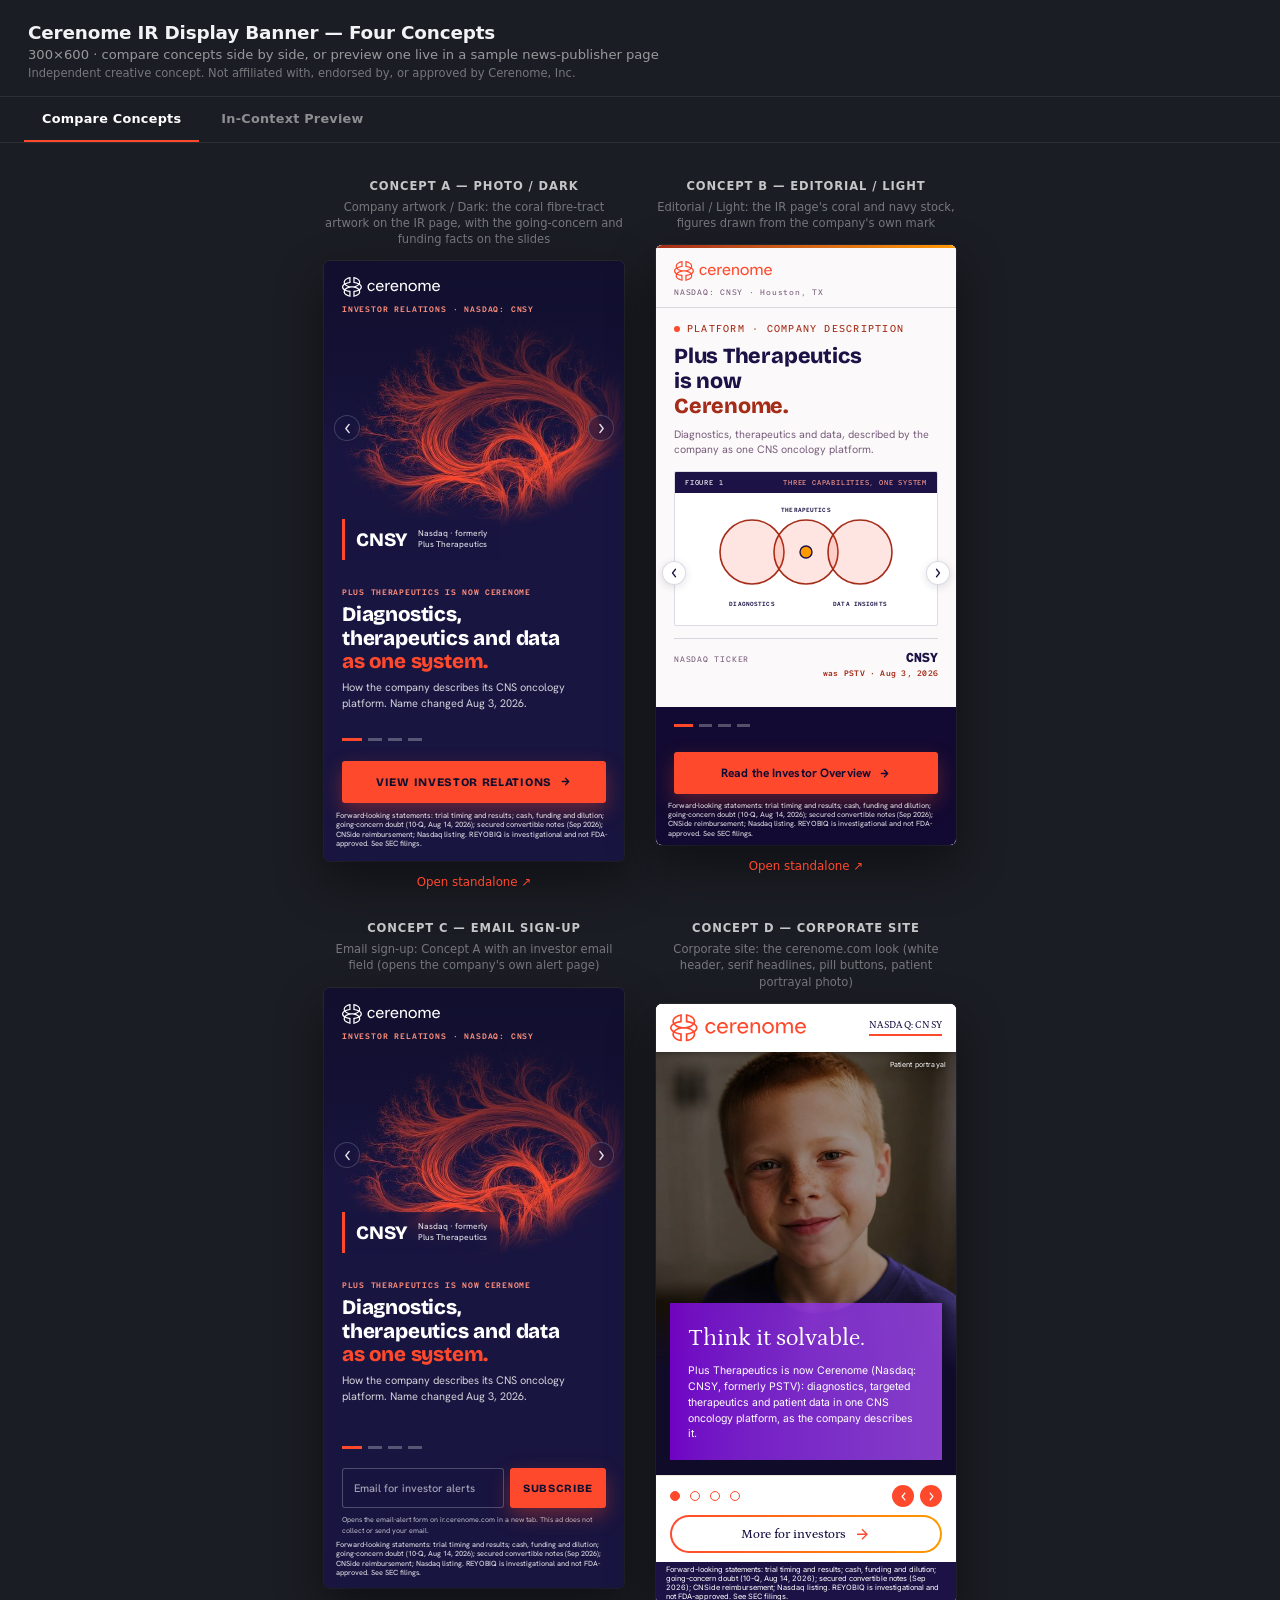
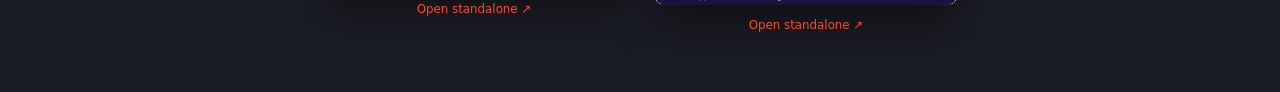
==== index.html @ 1be0fbd3 "Cerenome IR banner concepts (A-D) and in-context preview Co-Authored-By: Claude Sonnet 5.5 <noreply@" ====
<!DOCTYPE html>
<html lang="en">
<head>
<meta name="robots" content="noindex,nofollow">
<meta charset="UTF-8">
<meta name="viewport" content="width=device-width,initial-scale=1">
<meta name="ir-banner-company" content="Cerenome, Inc.">
<link rel="icon" href="data:,">
<title>Cerenome IR Banner — Concept Comparison</title>
<style>
  :root { --ui-accent:#ff492c; }
  * { margin:0; padding:0; box-sizing:border-box; }
  html, body {
    height:100%;
    background:#1b1d24;
    font-family:-apple-system, BlinkMacSystemFont, 'Segoe UI', system-ui, sans-serif;
    color:#f2f3f5;
  }
  header {
    padding:22px 28px 16px;
    border-bottom:1px solid rgba(255,255,255,0.08);
  }
  header h1 { font-size:1.15rem; font-weight:700; letter-spacing:-0.01em; }
  header p { margin-top:4px; font-size:0.82rem; color:rgba(255,255,255,0.55); }
  header p.pitch-note { font-size:0.72rem; color:rgba(255,255,255,0.4); }

  /* ---- tabs ---- */
  .tabs {
    display:flex;
    gap:4px;
    padding:0 24px;
    border-bottom:1px solid rgba(255,255,255,0.08);
  }
  .tab-btn {
    background:none;
    border:0;
    font-family:inherit;
    color:rgba(255,255,255,0.5);
    font-size:0.8rem;
    font-weight:700;
    letter-spacing:0.02em;
    padding:14px 18px;
    cursor:pointer;
    border-bottom:2px solid transparent;
    transition:color 0.15s ease;
  }
  .tab-btn:hover { color:rgba(255,255,255,0.8); }
  .tab-btn.active { color:#fff; border-bottom-color:var(--ui-accent); }
  .tab-panel { display:none; }
  .tab-panel.active { display:block; }

  main {
    display:flex;
    flex-wrap:wrap;
    gap:32px;
    justify-content:center;
    padding:36px 24px 60px;
  }
  /* four 300px frames need about 1344px of width; below that, wrap 2 + 2 rather than 3 + 1 */
  @media (max-width:1343px) { main { max-width:700px; margin:0 auto; } }
  .col { display:flex; flex-direction:column; align-items:center; gap:14px; }
  .col h2 {
    font-size:0.72rem;
    font-weight:700;
    letter-spacing:0.08em;
    text-transform:uppercase;
    color:rgba(255,255,255,0.75);
  }
  .col .tag {
    max-width:300px;
    min-height:2.8em;
    font-size:0.72rem;
    line-height:1.4;
    text-align:center;
    color:rgba(255,255,255,0.4);
    margin-top:-8px;
  }
  .frame-wrap {
    width:300px;
    height:600px;
    border-radius:6px;
    overflow:hidden;
    box-shadow:0 20px 48px rgba(0,0,0,0.45), 0 0 0 1px rgba(255,255,255,0.06);
    background:#000;
  }
  iframe { width:300px; height:600px; border:0; display:block; }
  .col a {
    font-size:0.74rem;
    color:var(--ui-accent);
    text-decoration:none;
  }
  .col a:hover { text-decoration:underline; }

  /* ---- in-context preview panel ---- */
  .preview-intro {
    text-align:center;
    padding:28px 24px 0;
  }
  .preview-intro p {
    font-size:0.82rem;
    color:rgba(255,255,255,0.55);
    max-width:560px;
    margin:0 auto;
  }
  .concept-switch {
    display:flex;
    flex-wrap:wrap;
    gap:10px;
    justify-content:center;
    padding:18px 24px 0;
  }
  .concept-btn {
    background:rgba(255,255,255,0.06);
    border:1px solid rgba(255,255,255,0.14);
    color:rgba(255,255,255,0.65);
    font-family:inherit;
    font-size:0.76rem;
    font-weight:700;
    letter-spacing:0.02em;
    padding:9px 16px;
    border-radius:20px;
    cursor:pointer;
    transition:all 0.15s ease;
  }
  .concept-btn:hover { border-color:rgba(255,255,255,0.3); }
  .concept-btn.active { background:var(--ui-accent); border-color:var(--ui-accent); color:#0c1015; }

  .preview-wrap {
    max-width:1180px;
    margin:24px auto 12px;
    padding:0 24px;
  }
  .preview-frame-outer {
    border-radius:6px;
    overflow:hidden;
    box-shadow:0 20px 48px rgba(0,0,0,0.45), 0 0 0 1px rgba(255,255,255,0.06);
  }
  #preview-iframe {
    width:100%;
    height:950px;
    border:0;
    display:block;
    background:#fff;
  }
  .preview-footer {
    text-align:center;
    padding:14px 24px 60px;
  }
  .preview-footer a {
    font-size:0.74rem;
    color:var(--ui-accent);
    text-decoration:none;
  }
  .preview-footer a:hover { text-decoration:underline; }
</style>
</head>
<body>

<header>
  <h1>Cerenome IR Display Banner — Four Concepts</h1>
  <p>300×600 · compare concepts side by side, or preview one live in a sample news-publisher page</p>
  <p class="pitch-note">Independent creative concept. Not affiliated with, endorsed by, or approved by Cerenome, Inc.</p>
</header>

<div class="tabs">
  <button type="button" class="tab-btn active" data-tab="compare">Compare Concepts</button>
  <button type="button" class="tab-btn" data-tab="preview">In-Context Preview</button>
</div>

<section class="tab-panel active" id="tab-compare">
  <main>
    <div class="col">
      <h2>Concept A — Photo / Dark</h2>
      <span class="tag">Company artwork / Dark: the coral fibre-tract artwork on the IR page, with the going-concern and funding facts on the slides</span>
      <div class="frame-wrap">
        <iframe src="concept-a-photo/index.html" title="Cerenome banner — photo concept"></iframe>
      </div>
      <a href="concept-a-photo/index.html" target="_blank" rel="noopener">Open standalone ↗</a>
    </div>

    <div class="col">
      <h2>Concept B — Editorial / Light</h2>
      <span class="tag">Editorial / Light: the IR page&#x27;s coral and navy stock, figures drawn from the company&#x27;s own mark</span>
      <div class="frame-wrap">
        <iframe src="concept-b-editorial/index.html" title="Cerenome banner — editorial concept"></iframe>
      </div>
      <a href="concept-b-editorial/index.html" target="_blank" rel="noopener">Open standalone ↗</a>
    </div>

    <div class="col">
      <h2>Concept C — Email Sign-up</h2>
      <span class="tag">Email sign-up: Concept A with an investor email field (opens the company&#x27;s own alert page)</span>
      <div class="frame-wrap">
        <iframe src="concept-c-dashboard/index.html" title="Cerenome banner — email sign-up concept"></iframe>
      </div>
      <a href="concept-c-dashboard/index.html" target="_blank" rel="noopener">Open standalone ↗</a>
    </div>

    <div class="col">
      <h2>Concept D — Corporate Site</h2>
      <span class="tag">Corporate site: the cerenome.com look (white header, serif headlines, pill buttons, patient portrayal photo)</span>
      <div class="frame-wrap">
        <iframe src="concept-d-corporate/index.html" title="Cerenome banner — corporate-site concept"></iframe>
      </div>
      <a href="concept-d-corporate/index.html" target="_blank" rel="noopener">Open standalone ↗</a>
    </div>
  </main>
</section>

<section class="tab-panel" id="tab-preview">
  <div class="preview-intro">
    <p>A sample news-publisher article page with the banner dropped into the right-rail ad slot — the way it would actually sit alongside real editorial content. Switch concepts below.</p>
  </div>

  <div class="concept-switch">
    <button type="button" class="concept-btn active" data-concept="a">Concept A — Photo</button>
    <button type="button" class="concept-btn" data-concept="b">Concept B — Editorial</button>
    <button type="button" class="concept-btn" data-concept="c">Concept C — Email Sign-up</button>
    <button type="button" class="concept-btn" data-concept="d">Concept D — Corporate Site</button>
  </div>

  <div class="preview-wrap">
    <div class="preview-frame-outer">
      <iframe id="preview-iframe" src="context-preview/news.html?concept=a" title="Cerenome banner — in-context publisher preview"></iframe>
    </div>
  </div>

  <div class="preview-footer">
    <a id="preview-open-link" href="context-preview/news.html?concept=a" target="_blank" rel="noopener">Open standalone ↗</a>
  </div>
</section>

<script>
  document.querySelectorAll('.tab-btn').forEach(function (btn) {
    btn.addEventListener('click', function () {
      document.querySelectorAll('.tab-btn').forEach(function (b) { b.classList.remove('active') })
      document.querySelectorAll('.tab-panel').forEach(function (p) { p.classList.remove('active') })
      btn.classList.add('active')
      document.getElementById('tab-' + btn.dataset.tab).classList.add('active')
    })
  })

  document.querySelectorAll('.concept-btn').forEach(function (btn) {
    btn.addEventListener('click', function () {
      document.querySelectorAll('.concept-btn').forEach(function (b) { b.classList.remove('active') })
      btn.classList.add('active')
      var url = 'context-preview/news.html?concept=' + btn.dataset.concept
      document.getElementById('preview-iframe').src = url
      document.getElementById('preview-open-link').href = url
    })
  })
</script>

</body>
</html>
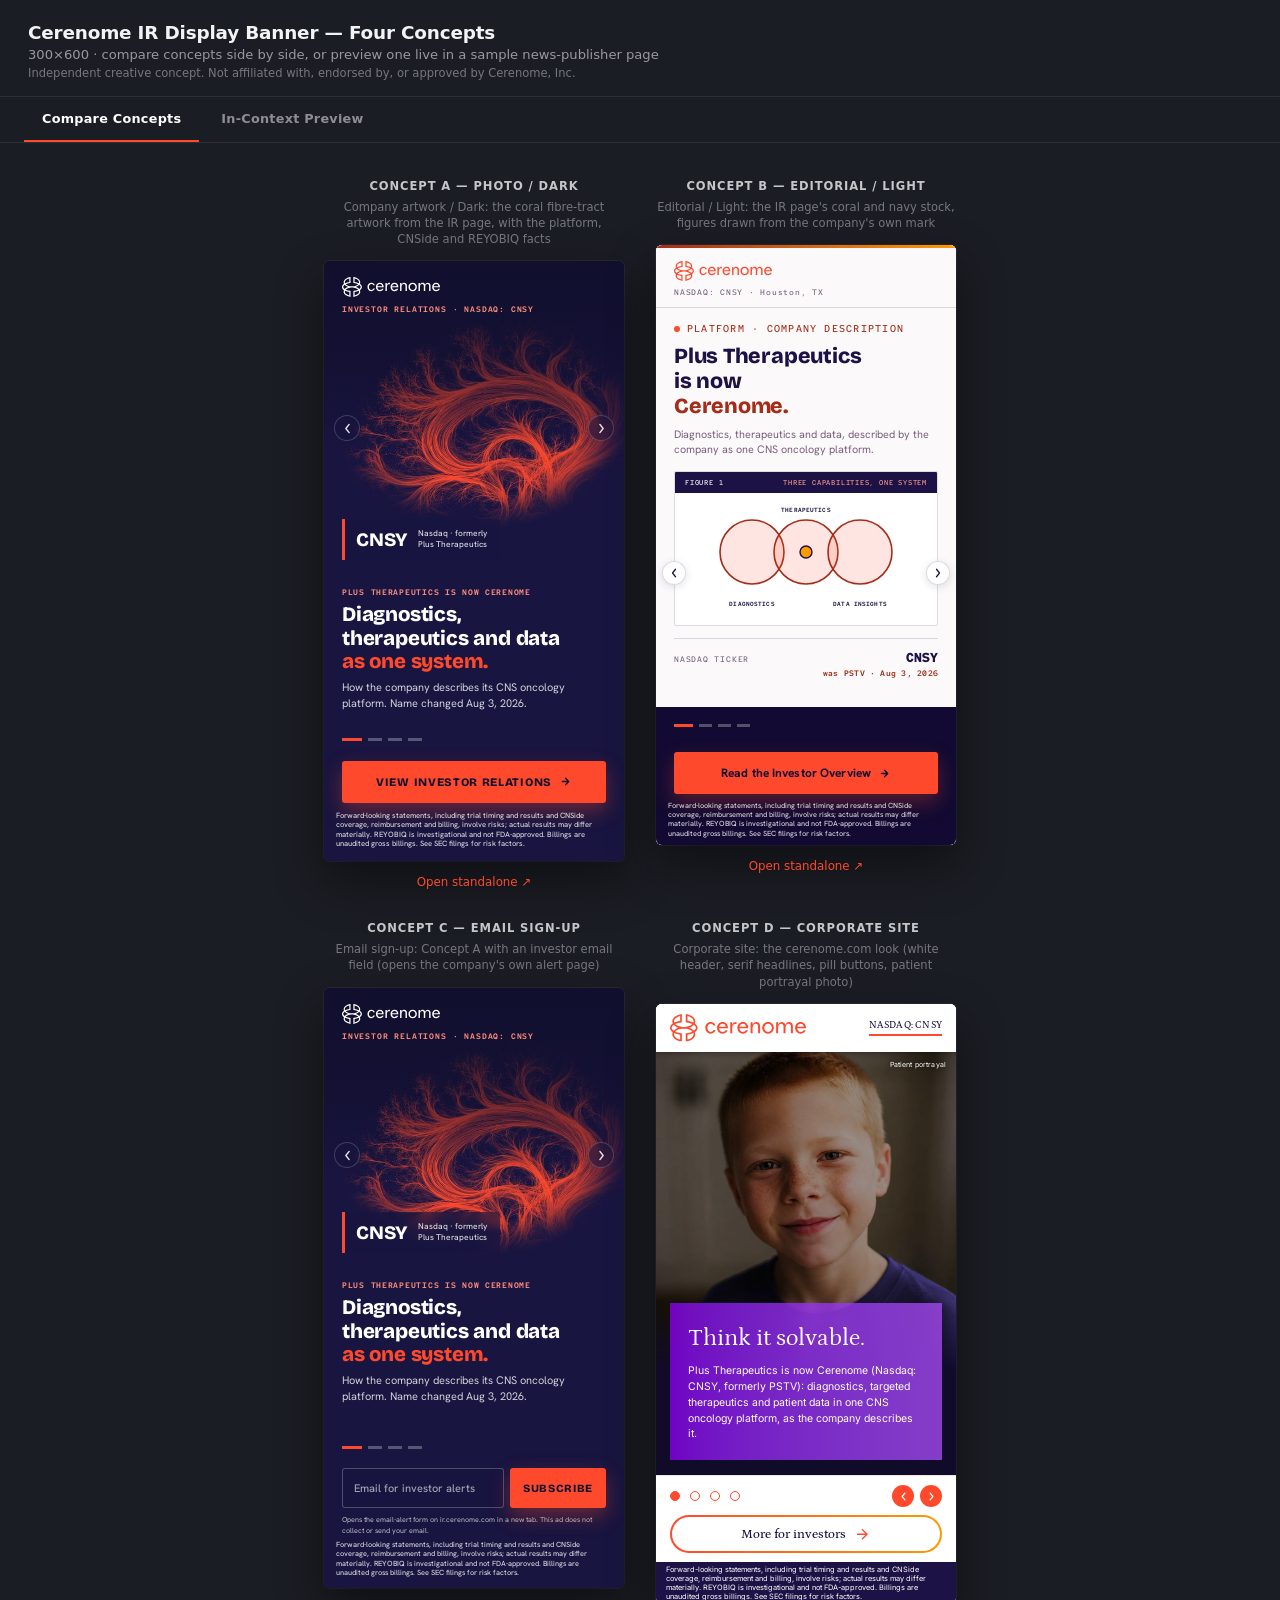
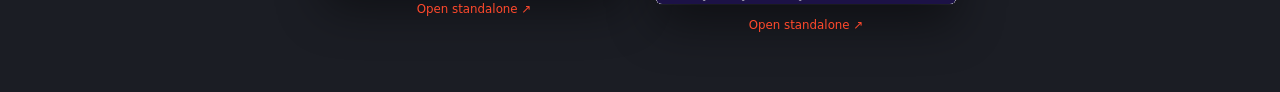
==== commit f4cb341a: "Remove negative financial wording; slide 4 now CNSide payer coverage and Q3 billings (labelled, comp" ====
--- a/index.html
+++ b/index.html
@@ -171,7 +171,7 @@
   <main>
     <div class="col">
       <h2>Concept A — Photo / Dark</h2>
-      <span class="tag">Company artwork / Dark: the coral fibre-tract artwork on the IR page, with the going-concern and funding facts on the slides</span>
+      <span class="tag">Company artwork / Dark: the coral fibre-tract artwork from the IR page, with the platform, CNSide and REYOBIQ facts</span>
       <div class="frame-wrap">
         <iframe src="concept-a-photo/index.html" title="Cerenome banner — photo concept"></iframe>
       </div>
